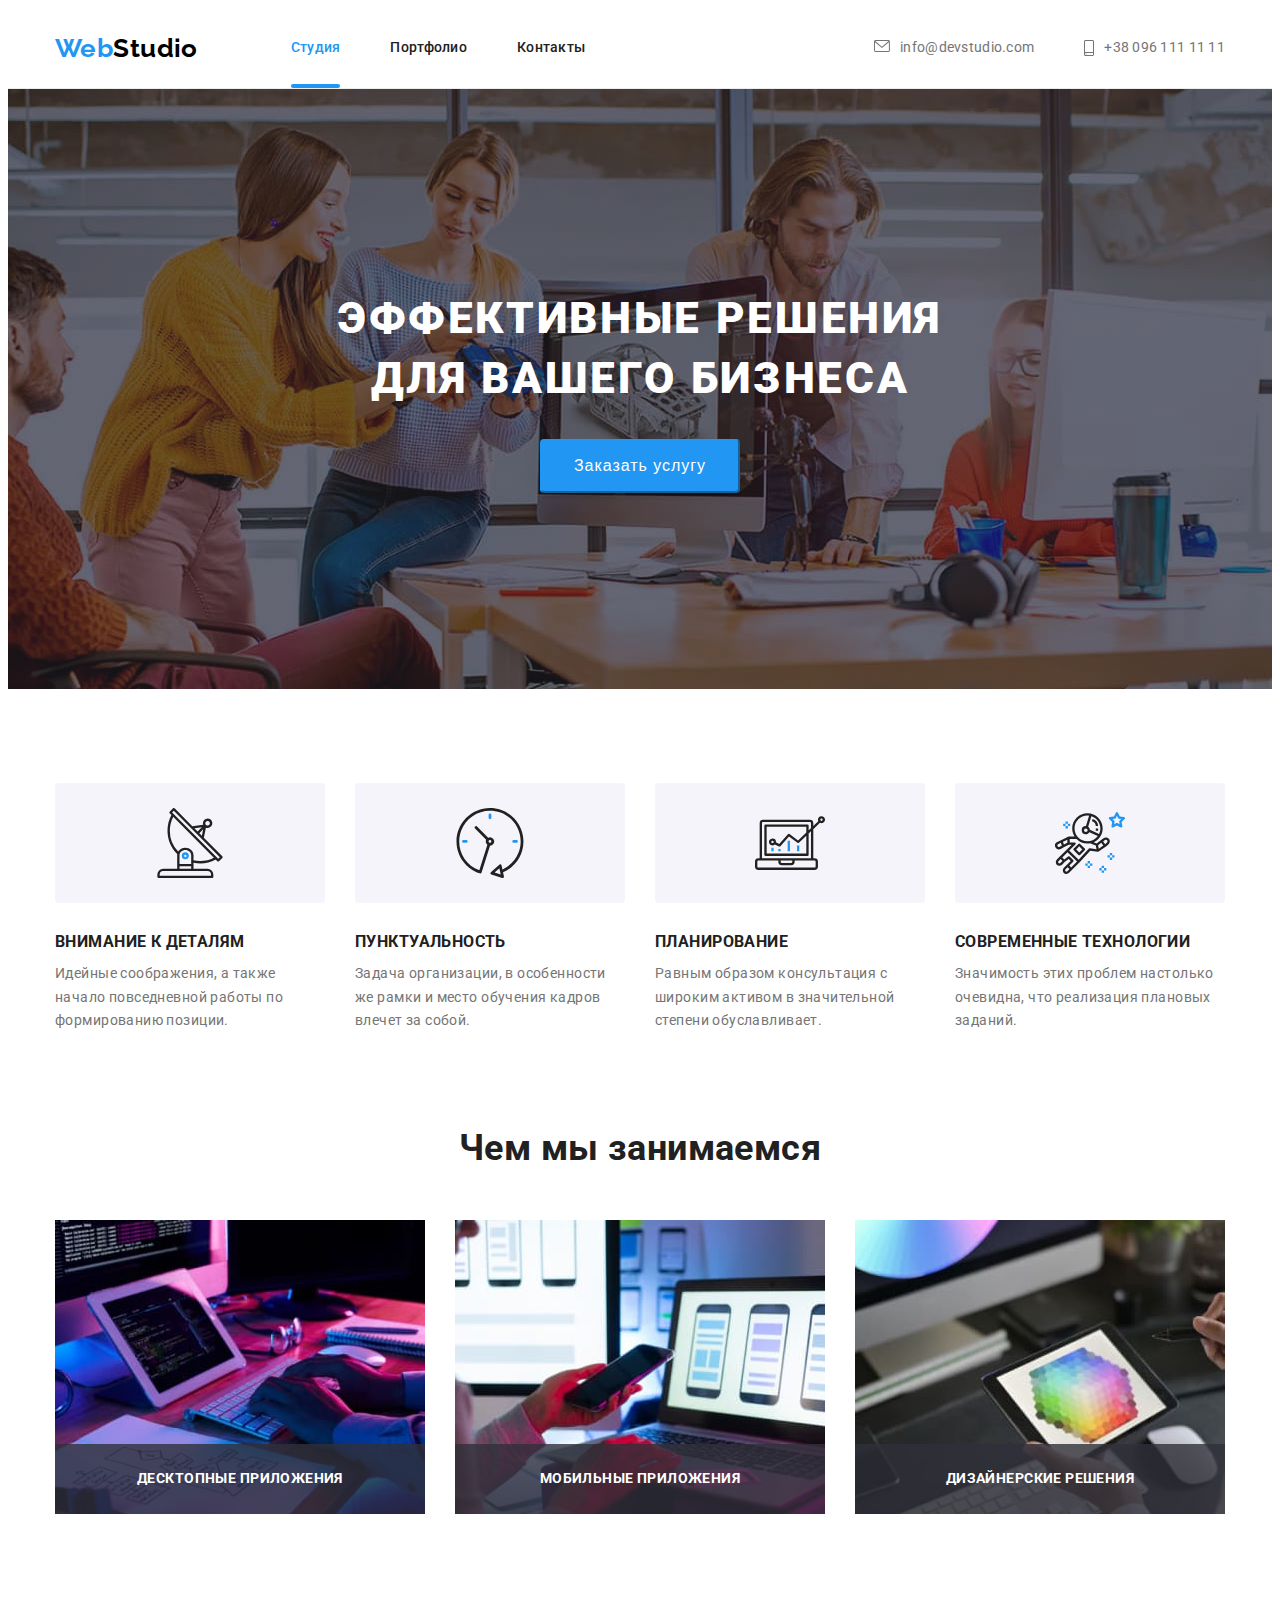
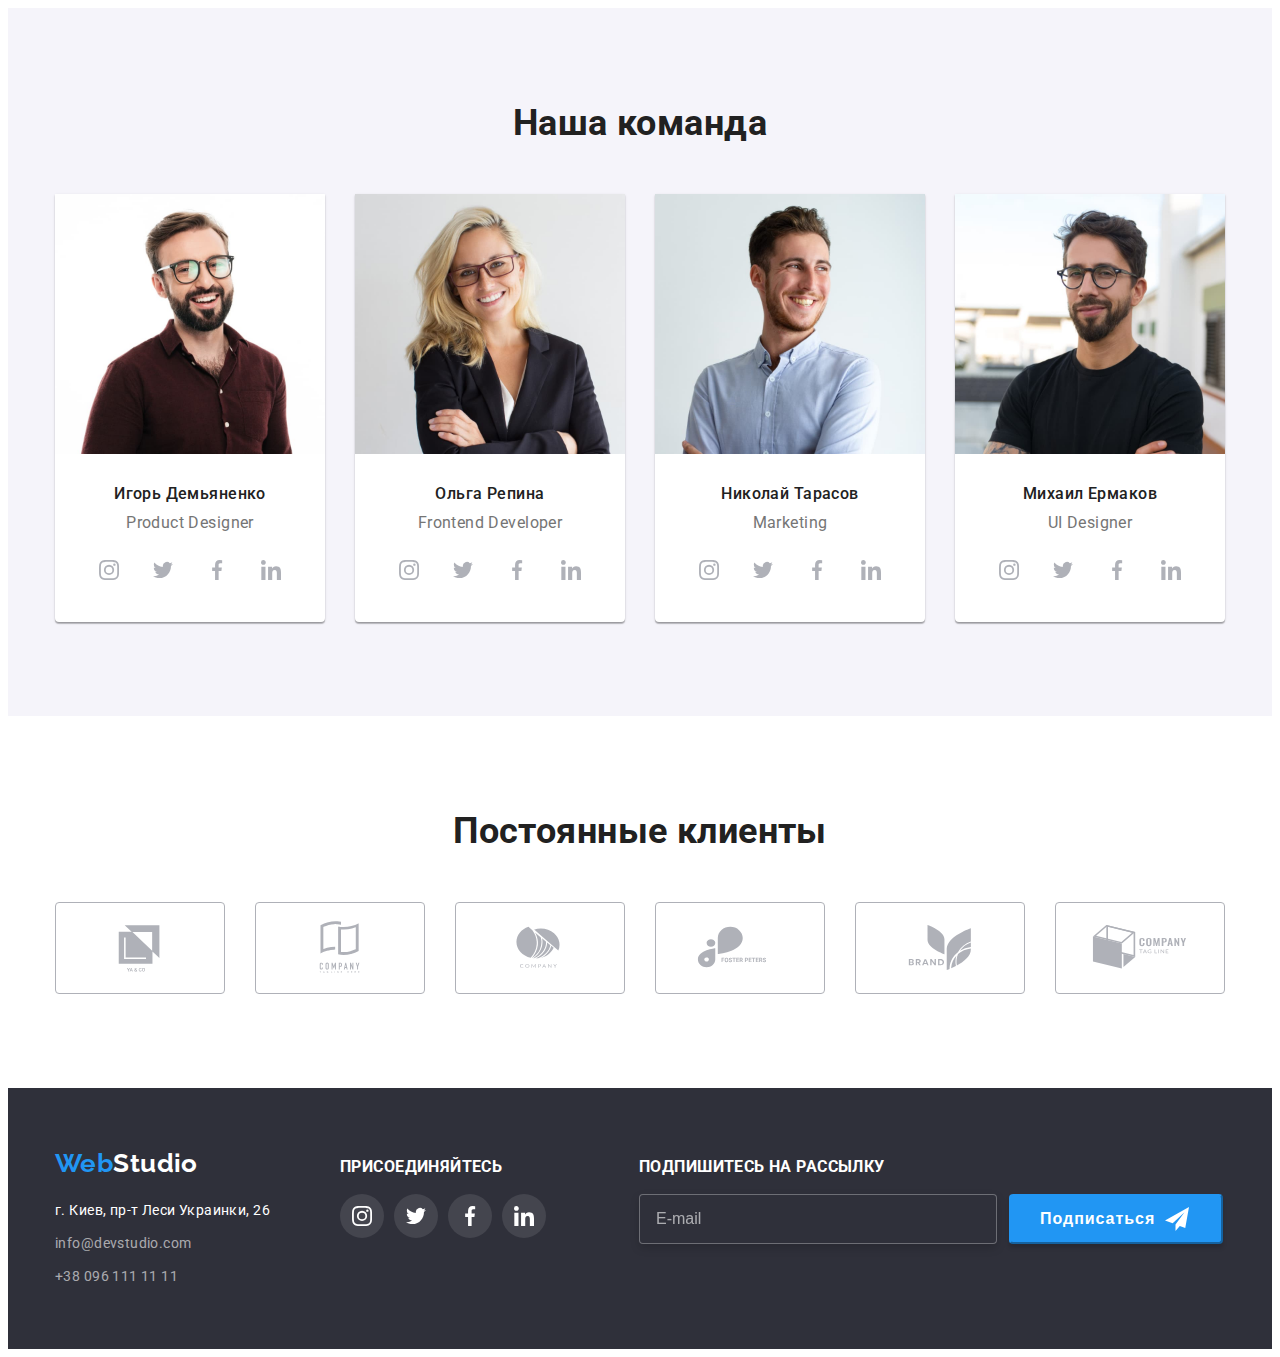
==== index.html @ 8c8efc1d "hw-06" ====
<!DOCTYPE html>
<html lang="ru">
<head>
    <meta charset="UTF-8">
    <meta http-equiv="X-UA-Compatible" content="IE=edge">
    <meta name="viewport" content="width=device-width, initial-scale=1.0">
    <title>Home_Work_02</title>
    
    <link rel="preconnect" href="https://fonts.googleapis.com">
    <link rel="preconnect" href="https://fonts.gstatic.com" crossorigin>
    <link
        href="https://fonts.googleapis.com/css2?family=Raleway:wght@400;700&family=Roboto:wght@400;500;700;900&display=swap"
        rel="stylesheet">
    <link rel="stylesheet" href="https://minhaskamal.github.io/DownGit/#/home?url=https://github.com/sindresorhus/modern-normalize/blob/main/modern-normalize.css">
    <link rel="stylesheet" href="./css/styles.css">
</head>
<body>

    <!-- Шапка сайта -->
    <header class="header">
       <div class="container header-set">
        <nav class="nav-set">
            <a href="" lang="en" class="logo"> <span class="part-a">Web</span><span class="part-b">Studio</span> </a>
            <ul class="site-nav list">
                <li><a href="" class="link current">Студия</a></li>
                <li><a href="./portfolio.html" class="link">Портфолио</a></li>
                <li><a href="" class="link last">Контакты</a></li>
            </ul>
        </nav> 
        
        <ul class="nav-contacts">
            <li class="item">
                <a href="mailto:info@devstudio.com" class="nav-contacts">
                    <svg width="16" height="12" class="nav-icon">
                    <use href="./images/icons.svg#icon-envelope"></use></svg>
                    info@devstudio.com</a>
            </li>
                
            <li class="item">
                <a href="tel:+380961111111" class="nav-contacts">
                    <svg width="10" height="16" class="nav-icon">
                    <use href="./images/icons.svg#icon-smartphone"></use></svg>
                    +38 096 111 11 11</a>
            </li>
        </ul>
                
       </div>
    </header>

    <main>
         <!-- Герой -->
        <section class="hero">
            <div class="container">
            <h1 class="hero-title">Эффективные решения <br> для вашего бизнеса</h1>
            <button type="button" class="button primary hero-button" data-modal-open>Заказать услугу</button>
            </div>

            <!-- Модалка -->
            <div class="backdrop is-hidden" data-modal>
                <div class="modal">
                    <button class="modal-close-btn" data-modal-close>
                        <svg width="11" height="11">
                            <use href="./images/icons.svg#icon-close"></use>
                        </svg>
                    </button>

                    <form class="form">
                    <h3 class="form-title">Оставьте свои данные, мы вам перезвоним</h3>
                        <div class="form-field">
                            <label for="name" class="form-label">Имя</label>
                            <input type="text" name="name" id="name" class="form-input" />
                            <svg width="18" height="18" class="form-icon">
                                <use href="./images/icons.svg#icon-personblack"></use>
                            </svg>
                        </div>

                        <div class="form-field">
                            <label for="tel" class="form-label">Телефон</label>
                            <input type="text" name="tel" id="tel" class="form-input" />
                            <svg width="18" height="18" class="form-icon">
                                <use href="./images/icons.svg#icon-phoneblack"></use>
                            </svg>
                        </div>
                        
                        <div class="form-field">
                            <label for="mail" class="form-label">Почта</label>
                            <input type="text" name="mail" id="mail" class="form-input" />
                            <svg width="18" height="18" class="form-icon">
                                <use href="./images/icons.svg#icon-emailblack"></use>
                            </svg>
                        </div>

                        <div class="form-field">
                            <label for="comment">Комментарий</label>
                            <textarea name="comment" id="comment" rows="6" placeholder="Введите текст"></textarea>
                        </div>

                        <div class="form-field policy">
                            
                            <label for="policy"> 
                                <input type="checkbox" name="policy" id="policy" class="checkbox">
                                <span class="checkbox-icon"></span>
                                <span class="form-agree">Соглашаюсь с рассылкой и принимаю</span> <a href="" class="contract-terms">Условия договора</a> </label>
                        </div>
                        
                        <button type="submit" class="button primary hero-button">Отправить</button>

                    </form>
                </div>
            </div>
        </section>

        <!-- Преимущества -->
        <section class="section">
           <div class="container">
                <h2 class="advances-title visually-hidden">Преимущества</h2>
                <ul class="list advances-set">
                    <li class="advances-set-item">
                        <div class="thumb">
                            <svg width="70" height="70">
                                <use href="./images/icons.svg#icon-antenna"></use>
                            </svg>
                        </div>
                        <h3 class="advances-item-title">Внимание к деталям</h3>
                        <p class="advances-item">Идейные соображения, а также начало повседневной работы по формированию позиции.</p>
                    </li>
                    <li class="advances-set-item">
                        <div class="thumb">
                            <svg width="70" height="70">
                                <use href="./images/icons.svg#icon-clock"></use>
                            </svg>
                        </div>
                        <h3 class="advances-item-title">Пунктуальность</h3>
                        <p class="advances-item">Задача организации, в особенности же рамки и место обучения кадров влечет за собой.</p>
                    </li>
                    <li class="advances-set-item">
                        <div class="thumb">
                            <svg width="70" height="70">
                                <use href="./images/icons.svg#icon-diagram"></use>
                            </svg>
                        </div>
                        <h3 class="advances-item-title">Планирование</h3>
                        <p class="advances-item">Равным образом консультация с широким активом в значительной степени обуславливает.</p>
                    </li>
                    <li class="advances-set-item">
                        <div class="thumb">
                            <svg width="70" height="70">
                                <use href="./images/icons.svg#icon-astronaut"></use>
                            </svg>
                        </div>
                        <h3 class="advances-item-title">Современные технологии</h3>
                        <p class="advances-item">Значимость этих проблем настолько очевидна, что реализация плановых заданий.</p>
                    </li>
                </ul>
           </div>
        </section>

        <!-- Чем мы занимаемся -->
        <section class="section work">
          <div class="container">
                <h2 class="work-title">Чем мы занимаемся</h2>
                <ul class="list works-set">
                    <li class="works-set-item">
                        <a href=""> <img src="./images/box1-1.jpg" alt="ПК" width="370"></a>
                        <div class="works-name"> 
                            <p>Десктопные приложения</p>
                        </div>
                    </li>
                    <li class="works-set-item">
                        <a href=""> <img src="./images/box2-1.jpg" alt="Мобильные телефоны" width="370"></a>
                        <div class="works-name">
                            <p>Мобильные приложения</p>
                        </div>
                    </li>
                    <li class="works-set-item">
                        <a href=""> <img src="./images/box3-1.jpg" alt="Планшеты" width="370"></a>
                        <div class="works-name">
                            <p>Дизайнерские решения</p>
                        </div>
                    </li>
                </ul>
          </div>
        </section>

        <!-- Наша команда -->
        <section class="section team">
           <div class="container">
                <h2 class="team-title">Наша команда</h2>
                <ul class="list team-set">
                    <li class="team-member">
                        <img src="./images/igor.jpg" alt="Фото Игорь Демьяненко" width="270">
                        <div class="team-card">
                            <h3 class="team-member-name">Игорь Демьяненко</h3>
                            <p lang="en" class="team-member-job"> Product Designer </p>
                        </div>
                        
                        <div class="social-links-set">
                            <ul class="social-links-list">
                                <li class="social-links-item">
                                    <a href="" class="social-links-item-a">
                                        <svg width="20" height="20" class="social-links-icon">
                                            <use href="./images/icons.svg#icon-instagram"></use>
                                        </svg>
                                    </a>
                                </li>

                                <li class="social-links-item">
                                    <a href="" class="social-links-item-a">
                                        <svg width="20" height="20" class="social-links-icon">
                                            <use href="./images/icons.svg#icon-twitter"></use>
                                        </svg>
                                    </a>
                                </li>

                                <li class="social-links-item">
                                    <a href="" class="social-links-item-a">
                                        <svg width="20" height="20" class="social-links-icon">
                                            <use href="./images/icons.svg#icon-facebook"></use>
                                        </svg>
                                    </a>
                                </li>

                                <li class="social-links-item">
                                    <a href="" class="social-links-item-a">
                                        <svg width="20" height="20" class="social-links-icon">
                                            <use href="./images/icons.svg#icon-linkedin"></use>
                                        </svg>
                                    </a>
                                </li>
                            </ul>
                        </div>
                    </li>
                    <li class="team-member">
                        <img src="./images/olga.jpg" alt="Фото Ольга Репина" width="270">
                        <div class="team-card">
                            <h3 class="team-member-name">Ольга Репина</h3>
                            <p lang="en" class="team-member-job"> Frontend Developer </p>
                        </div>

                        <div class="social-links-set">
                            <ul class="social-links-list">
                                <li class="social-links-item">
                                    <a href="" class="social-links-item-a">
                                        <svg width="20" height="20" class="social-links-icon">
                                            <use href="./images/icons.svg#icon-instagram"></use>
                                        </svg>
                                    </a>
                                </li>
                        
                                <li class="social-links-item">
                                    <a href="" class="social-links-item-a">
                                        <svg width="20" height="20" class="social-links-icon">
                                            <use href="./images/icons.svg#icon-twitter"></use>
                                        </svg>
                                    </a>
                                </li>
                        
                                <li class="social-links-item">
                                    <a href="" class="social-links-item-a">
                                        <svg width="20" height="20" class="social-links-icon">
                                            <use href="./images/icons.svg#icon-facebook"></use>
                                        </svg>
                                    </a>
                                </li>
                        
                                <li class="social-links-item">
                                    <a href="" class="social-links-item-a">
                                        <svg width="20" height="20" class="social-links-icon">
                                            <use href="./images/icons.svg#icon-linkedin"></use>
                                        </svg>
                                    </a>
                                </li>
                            </ul>
                        </div>
                    </li>
                    <li class="team-member">
                        <img src="./images/nikolay.jpg" alt="Фото Николай Тарасов" width="270">
                        <div class="team-card">
                            <h3 class="team-member-name">Николай Тарасов</h3>
                            <p lang="en" class="team-member-job"> Marketing </p>
                        </div>

                        <div class="social-links-set">
                            <ul class="social-links-list">
                                <li class="social-links-item">
                                    <a href="" class="social-links-item-a">
                                        <svg width="20" height="20" class="social-links-icon">
                                            <use href="./images/icons.svg#icon-instagram"></use>
                                        </svg>
                                    </a>
                                </li>
                        
                                <li class="social-links-item">
                                    <a href="" class="social-links-item-a">
                                        <svg width="20" height="20" class="social-links-icon">
                                            <use href="./images/icons.svg#icon-twitter"></use>
                                        </svg>
                                    </a>
                                </li>
                        
                                <li class="social-links-item">
                                    <a href="" class="social-links-item-a">
                                        <svg width="20" height="20" class="social-links-icon">
                                            <use href="./images/icons.svg#icon-facebook"></use>
                                        </svg>
                                    </a>
                                </li>
                        
                                <li class="social-links-item">
                                    <a href="" class="social-links-item-a">
                                        <svg width="20" height="20" class="social-links-icon">
                                            <use href="./images/icons.svg#icon-linkedin"></use>
                                        </svg>
                                    </a>
                                </li>
                            </ul>
                        </div>
                    </li>
                    <li class="team-member">
                        <img src="./images/mihail.jpg" alt="Фото Михаил Ермаков" width="270">
                        <div class="team-card">
                            <h3 class="team-member-name">Михаил Ермаков</h3>
                            <p lang="en" class="team-member-job"> UI Designer </p>
                        </div>

                        <div class="social-links-set">
                            <ul class="social-links-list">
                                <li class="social-links-item">
                                    <a href="" class="social-links-item-a">
                                        <svg width="20" height="20" class="social-links-icon">
                                            <use href="./images/icons.svg#icon-instagram"></use>
                                        </svg>
                                    </a>
                                </li>
                        
                                <li class="social-links-item">
                                    <a href="" class="social-links-item-a">
                                        <svg width="20" height="20" class="social-links-icon">
                                            <use href="./images/icons.svg#icon-twitter"></use>
                                        </svg>
                                    </a>
                                </li>
                        
                                <li class="social-links-item">
                                    <a href="" class="social-links-item-a">
                                        <svg width="20" height="20" class="social-links-icon">
                                            <use href="./images/icons.svg#icon-facebook"></use>
                                        </svg>
                                    </a>
                                </li>
                        
                                <li class="social-links-item">
                                    <a href="" class="social-links-item-a">
                                        <svg width="20" height="20" class="social-links-icon">
                                            <use href="./images/icons.svg#icon-linkedin"></use>
                                        </svg>
                                    </a>
                                </li>
                            </ul>
                        </div>
                    </li>
                </ul>
           </div>
        </section>

        <!-- Постоянные Клиенты -->
        <section class="section">
            <div class="container">
                <h2 class="team-title">Постоянные клиенты</h2>
                <ul class="clients-set">
                    <li class="clients-list">
                        <a href="" class="clients-list-a">
                            <svg width="106" height="60" class="clients-icon">
                                <use href="./images/icons.svg#icon-Logo1"></use>
                            </svg>
                        </a>
                    </li>

                    <li class="clients-list">
                        <a href="" class="clients-list-a">
                            <svg width="106" height="60" class="clients-icon">
                                <use href="./images/icons.svg#icon-Logo2"></use>
                            </svg>
                        </a>
                    </li>

                    <li class="clients-list">
                        <a href="" class="clients-list-a">
                            <svg width="106" height="60" class="clients-icon">
                                <use href="./images/icons.svg#icon-Logo3"></use>
                            </svg>
                        </a>
                    </li>

                    <li class="clients-list">
                        <a href="" class="clients-list-a">
                            <svg width="106" height="60" class="clients-icon">
                                <use href="./images/icons.svg#icon-Logo4"></use>
                            </svg>
                        </a>
                    </li>

                    <li class="clients-list">
                        <a href="" class="clients-list-a">
                            <svg width="106" height="60" class="clients-icon">
                                <use href="./images/icons.svg#icon-Logo5"></use>
                            </svg>
                        </a>
                    </li>

                    <li class="clients-list">
                        <a href="" class="clients-list-a">
                            <svg width="106" height="60" class="clients-icon">
                                <use href="./images/icons.svg#icon-Logo6"></use>
                            </svg>
                        </a>
                    </li>
                </ul>        


            </div>
        </section>
    </main>

    <!-- Футер -->
    <footer class="footer">
     <div class="container">
            <div>
                <a href="" lang="en" class="logo"> <span class="part-a">Web</span><span class="part-c">Studio</span> </a>
                <address class="footer-address">
                    <ul class="list footer-set">
                        <li class="footer-set-item"><a href="" class="footer-address">г. Киев, пр-т Леси Украинки, 26</a></li>
                        <li class="footer-set-item"><a href="mailto:info@devstudio.com" class="footer-item">info@devstudio.com</a></li>
                        <li class="footer-set-item"><a href="tel:+380961111111" class="footer-item">+38 096 111 11 11</a></li>
                    </ul>
                </address>
            </div>

            <div class="joinus-links">
                <h3 class="joinus-title">Присоединяйтесь</h3>
                <div class="social-links-set">
                    <ul class="social-links-list">
                        <li>
                            <a href="" class="social-links-item">
                                <svg width="20" height="20">
                                    <use href="./images/icons.svg#icon-instagram"></use></svg>
                            </a>
                        </li>
                        <li>
                            <a href="" class="social-links-item">
                                <svg width="20" height="20">
                                    <use href="./images/icons.svg#icon-twitter"></use></svg>
                            </a>
                        </li>
                        <li>
                            <a href="" class="social-links-item">
                                <svg width="20" height="20">
                                    <use href="./images/icons.svg#icon-facebook"></use></svg>
                            </a>
                        </li>
                        <li>
                            <a href="" class="social-links-item last">
                                <svg width="20" height="20">
                                    <use href="./images/icons.svg#icon-linkedin"></use></svg>
                            </a>
                        </li>
                    </ul>
                </div>

            </div>

            <div class="signup">
                <h3 class="joinus-title">Подпишитесь на рассылку</h3>
                <div class="signup-set">
                    <label class="">
                        <input type="text" name="mail" class="signup-mail-input" placeholder="E-mail"/>
                    </label>
                    <button type="submit" class="button primary hero-button">Подписаться
                        <svg width="24" height="24" class="signup-icon">
                            <use href="./images/icons.svg#icon-iconsend"></use>
                        </svg>
                    </button>
                </div>
            </div>
     </div>
    </footer>
<script src="./js/modal.js"></script>
</body>
</html>
---- css/styles.css ----
:root {
  --main-text-color: #757575;
  --title-text-color: #212121;
  --accent-color: #2196f3;
  --primary-white-color: #ffffff;
  --primary-black-color: #000000;
  --hero-background-color: #2f303a;
  --team-background-color: #f5f4fa;
  --footer-item-color: rgba(255, 255, 255, 0.6);
  --card-set-gap: 30px;
  --card-shadow: 0px 2px 1px -1px rgba(0, 0, 0, 0.2),
    0px 1px 1px 0px rgba(0, 0, 0, 0.14), 0px 1px 3px 0px rgba(0, 0, 0, 0.12);
  --potfolio-background-color: #e5e5e5;
  --social-links-color: #AFB1B8;
  --backdrop-color:rgba(0, 0, 0, 0.2);
  --animation-time: 250ms;
  --animation-function: cubic-bezier(0.4, 0, 0.2, 1);
}

html {
  box-sizing: border-box;
}

*,
*::after,
*::before {
  box-sizing: inherit;
}

body {
  background-color: var(--primary-white-color);
  font-family: Roboto, Raleway, sans-serif;
  color: var(--main-text-color);
  font-size: 14px;
  letter-spacing: 0.03em;
}

h1,
h2,
h3,
h4,
h5,
h6,
ul,
p {
  margin-top: 0;
  margin-bottom: 0;
}

img {
  display: block;
  max-width: 100%;
}

.list {
  list-style: none;
}

.container {
  /* outline: 2px solid tomato; */
  width: 1200px;
  margin-left: auto;
  margin-right: auto;
  padding-left: 15px;
  padding-right: 15px;
}

.visually-hidden {
  position: absolute;
  width: 1px;
  height: 1px;
  margin: -1px;
  border: 0;
  padding: 0;
  
  white-space: nowrap;
  clip-path: inset(100%);
  clip: rect(0 0 0 0);
  overflow: hidden;
}

textarea {
  resize: none;
}

/* Шапка сайта */
/* WebStudio */

.header {
  border-bottom: 1px solid #ECECEC;
}

.logo {
  font-family: Raleway, sans-serif;
  font-style: normal;
  font-weight: bold;
  font-size: 26px;
  line-height: 1.19;
  text-decoration: none;
}

.logo .part-a {
  color: var(--accent-color);
}

.logo .part-b {
  color: var(--primary-black-color);
}

/* Nav Lists */

.site-nav .link {
  font-weight: 500;
  line-height: 1.14;
  letter-spacing: 0.02em;
  color: var(--title-text-color);
  text-decoration: none;

  display: block;
  padding-top: 32px;
  padding-bottom: 32px;
  margin-right: 50px;

  transition: color var(--animation-time) var(--animation-function);
}

.link.last {
  margin-right: 0;
}

.site-nav .link.current {
  color: var(--accent-color);
  position: relative;
}

.site-nav .link.current::after {
  display: block;
  position: absolute;
  content: "";
  width: 100%;
  height: 4px;
  background-color: var(--accent-color);
  left: 0;
  bottom: 0;
  border-radius: 2px;
}

.site-nav .link:hover,
.site-nav .link:focus {
  color: var(--accent-color);
}

.nav-contacts {
  line-height: 1.14;
  letter-spacing: 0.02em;
  list-style: none;
  text-decoration: none;
  color: var(--main-text-color);

  display: flex;
  padding: 0;
  justify-content: space-between;

  margin-left: auto;
  fill: var(--main-text-color);

  transition: color var(--animation-time) var(--animation-function),
  fill var(--animation-time) var(--animation-function);
}

.site-nav {
  /* outline: 1px solid teal; */

  display: flex;
  justify-content: center;
  padding: 0;
  margin-left: 93px;
}

.header-set {
  /* outline: 1px solid teal; */
  display: flex;
  justify-content: space-between;
  align-items: center;
}

.nav-set,
.nav-contacts .item {
  display: flex;
  align-items: center;
}

.nav-contacts .item + .item {
  margin-left: 50px;
}

.nav-icon {
  /* outline: 1px solid teal; */
  margin-right: 10px;
}

.nav-contacts:hover,
.nav-contacts:focus {
  color: var(--accent-color);
  fill: var(--accent-color);
} 

/* Герой */

.hero {
  background-color: var(--hero-background-color);
  padding-top: 200px;
  padding-bottom: 200px;

  max-width: 1600px;
  height: 600px;
  margin-left: auto;
  margin-right: auto;

  background-image: linear-gradient(
    to right,
  rgba(47, 48, 58, 0.4),
  rgba(47, 48, 58, 0.4)
  ),
  url(../images/bgimage.jpg);
  background-repeat: no-repeat;
  background-position: center;
  background-size: cover;
}

.hero-title {
  font-weight: 900;
  font-size: 44px;
  line-height: 1.36;
  text-align: center;
  letter-spacing: 0.06em;
  text-transform: uppercase;
  color: var(--primary-white-color);
}

.button.primary {
  font-size: 16px;
  line-height: 1.9;
  display: flex;
  align-items: center;
  text-align: center;
  letter-spacing: 0.06em;
  color: var(--primary-white-color);
  background-color: var(--accent-color);
  cursor: pointer;
}

.hero-button {
  margin-top: 30px;
  padding: 10px 32px;
  box-shadow: 0px 4px 4px rgba(0, 0, 0, 0.15);
  border-radius: 4px;
  border-color: var(--accent-color);
  display: inline;
  margin-right: auto;
  margin-left: auto;
}

/* Бэкдроп и Модалка */

.backdrop {
  position: fixed;
  top: 0;
  left: 0;
  width: 100%;
  height: 100%;
  background-color: var(--backdrop-color);

  opacity: 1;
  transition: opacity var(--animation-time) var(--animation-function);
  z-index: 10;
}

.backdrop.is-hidden {
  opacity: 0;
  pointer-events: none;
}

.backdrop.is-hidden .modal {
  transform: translate(-50%, -50%) scale(0);
  opacity: 0;
}

.modal {
  position: absolute;
  height: 581px;
  width: 528px;
  top: 50%;
  left: 50%;

  background-color: var(--primary-white-color);
  box-shadow: 0px 1px 3px rgba(0, 0, 0, 0.12), 0px 1px 1px rgba(0, 0, 0, 0.14), 0px 2px 1px rgba(0, 0, 0, 0.2);
  border-radius: 4px;

  transform: translate(-50%, -50%) scale(1);
  opacity: 1;
  transition: transform var(--animation-time) var(--animation-function),
  opacity var(--animation-time) var(--animation-function);
}

.modal-close-btn {
  position: absolute;
  width: 30px;
  height: 30px;
  top: 8px;
  right: 8px;
  padding: 0;

  background: var(--primary-white-color);
  border: 1px solid rgba(0, 0, 0, 0.1);
  border-radius: 50%;

  display: flex;
  align-items: center;
  justify-content: center;
  fill: var(--primary-black-color);

  transition: fill var(--animation-time) var(--animation-function);
}

.modal-close-btn:hover,
.modal-close-btn:focus {
  fill: var(--accent-color);
  cursor: pointer;;
}

.form {
  /* outline: 1px solid teal; */
  margin-left: auto;
  margin-right: auto;
  padding: 40px;
}

.form-title {
  font-weight: bold;
  font-size: 20px;
  line-height: 1.15;
  color: var(--title-text-color);
  margin-bottom: 12px;
  text-align: center;
}

.form-field {
  /* outline: 1px solid blue; */
  margin-bottom: 10px;
  display: flex;
  flex-direction: column;
  position: relative;
}

.form-input {
  margin: 0;
  height: 40px;
  padding: 6px 10px 6px 42px;
  border: 1px solid rgba(33, 33, 33, 0.2);
  box-sizing: border-box;
  border-radius: 4px;

  transition: border-color var(--animation-time) var(--animation-function);
}

.form-field label {
  margin-bottom: 4px;
  font-size: 12px;
  line-height: 1.17;
  letter-spacing: 0.01em;
  color: var(--main-text-color);
}

.form-field textarea {
  padding: 12px 16px;
  margin: 0;
  border: 1px solid rgba(33, 33, 33, 0.2);
  box-sizing: border-box;
  border-radius: 4px;
}
.form-field textarea::placeholder {
  font-size: 12px;
  line-height: 1.17;
  letter-spacing: 0.01em;
  color: rgba(117, 117, 117, 0.5);
}

.form-icon {
  position: absolute;
  fill: var(--primary-black-color);
  top: 50%;
  left: 12px;
  display: inline-block;

  transition: fill var(--animation-time) var(--animation-function);
}

.form-input:hover, 
.form-input:focus {
  border-color: var(--accent-color);
  cursor: pointer;
}

.form-input:hover + .form-icon, 
.form-input:focus + .form-icon {
  fill: var(--accent-color);
}

.form-agree {
  line-height: 1.71;
}

.checkbox {
    position: absolute;
    width: 1px;
    height: 1px;
    margin: -1px;
    border: 0;
    padding: 0;
    
    white-space: nowrap;
    clip-path: inset(100%);
    clip: rect(0 0 0 0);
    overflow: hidden; 
  }
  
.checkbox-icon {
  display: inline-block;
  width: 16px;
  height: 15px;
  margin-right: 7px;
  border: 2px solid var(--primary-black-color);
  border-radius: 2px;
}

.checkbox:checked + .checkbox-icon {
  background-color: var(--accent-color);
  background-image: url('../images/iconcheck.svg');
  background-size: contain;
  border-color: var(--accent-color);
}

.form-field.policy {
  align-items: center;
  width: 425px;
  height: 24px;
  margin-bottom: 0;
  margin-right: 0;
}

.contract-terms {
  color: var(--accent-color);
}

/* Преимущества */

.advances-item-title {
  font-weight: bold;
  line-height: 1.14;
  text-transform: uppercase;
  color: var(--title-text-color);
  margin-bottom: 10px;
}

.advances-item {
  line-height: 1.71;
  color: var(--main-text-color);
}

.section {
  padding-top: 94px;
  padding-bottom: 94px;
}

.advances-set {
  /* outline: 1px solid teal; */
  display: flex;
  padding: 0;
  margin-left: calc(-1 * var(--card-set-gap));
  margin-top: calc(-1 * var(--card-set-gap));
}

.advances-set-item {
  /* outline: 1px solid blue; */
  flex-basis: calc(100% / 4 - var(--card-set-gap));
  margin-left: var(--card-set-gap);
  margin-top: var(--card-set-gap);
}

.thumb {
  width: 270px;
  height: 120px;
  background-color: var(--team-background-color);
  border-radius: 4px;
  margin-bottom: 30px;
  display: flex;
  align-items: center;
  justify-content: center;
}


/* Чем мы занимаемся */

.work {
  padding-top: 0;
}

.work-title {
  font-weight: bold;
  font-size: 36px;
  line-height: 1.17;
  text-align: center;
  color: var(--title-text-color);
  margin-bottom: 50px;
}

.works-set {
  /* outline: 1px solid teal; */
  display: flex;
  padding: 0;
  margin-left: calc(-1 * var(--card-set-gap));
  margin-top: calc(-1 * var(--card-set-gap));
}

.works-set-item {
  /* outline: 1px solid blue; */
  position: relative;
  flex-basis: calc(100% / 3 - var(--card-set-gap));
  margin-left: var(--card-set-gap);
  margin-top: var(--card-set-gap);
}

.works-name {
  /* outline: 1px solid blue; */
  position: absolute;
  width: 100%;
  height: 70px;
  left: 0;
  bottom: 0;

  font-weight: bold;
  line-height: 1.14;
  text-transform: uppercase;

  color: var(--primary-white-color);
  background: rgba(47, 48, 58, 0.8);
  display: flex;
  align-items: center;
  justify-content: center;
}

/* Наша команда */

.team {
  background-color: var(--team-background-color);
}

.team-title {
  font-weight: bold;
  font-size: 36px;
  line-height: 1.17;
  text-align: center;
  color: var(--title-text-color);
  margin-bottom: 50px;
}

.team-member-name {
  font-weight: 500;
  font-size: 16px;
  line-height: 1.19;
  text-align: center;
  color: var(--title-text-color);
}

.team-member-job {
  font-weight: normal;
  font-size: 16px;
  line-height: 1.19;
  text-align: center;
  color: var(--main-text-color);
  margin-top: 10px;
}

.team-card {
  padding-top: 30px;
}

.team-set {
  /* outline: 1px solid teal; */
  display: flex;
  padding: 0;
  margin-left: calc(-1 * var(--card-set-gap));
  margin-top: calc(-1 * var(--card-set-gap));
}

.team-member {
  background: var(--primary-white-color);
  box-shadow: 0px 1px 3px rgba(0, 0, 0, 0.12), 0px 1px 1px rgba(0, 0, 0, 0.14),
    0px 2px 1px rgba(0, 0, 0, 0.2);
  border-radius: 0px 0px 4px 4px;

  /* outline: 1px solid blue; */
  flex-basis: calc(100% / 4 - var(--card-set-gap));
  margin-left: var(--card-set-gap);
  margin-top: var(--card-set-gap);
}

.team-member * {
  /* outline: 1px solid blue; */
}

.social-links-set {
  margin: 16px 32px 30px 32px;
}

.social-links-list {
  /* outline: 1px solid blue; */
  padding: 0;
  margin: 0;
  list-style: none;

  display: flex;
}

.social-links-item {
  /* outline: 1px solid blue; */
  margin-right: 10px;
  background-color: var(--primary-white-color);
  
}

.social-links-item-a {
  fill: var(--social-links-color);
  border-radius: 50%;
  padding: 12px;
  display: block;
  width: 44px;
  height: 44px;
  cursor: pointer;

  transition: background-color var(--animation-time) var(--animation-function),
  fill var(--animation-time) var(--animation-function);
}

.social-links-item-a:hover,
.social-links-item-a:focus {
  background-color: var(--accent-color);
  fill: var(--primary-white-color);
}

.social-links-item:last-child {
 margin-right: 0;
}

/* Постоянные клиенты */

.clients-set {
  /* outline: 1px solid blue; */
  padding: 0;
  list-style: none;
  display: flex;
}

.clients-list {
  margin-right: 30px;
} 

.clients-list:last-child {
 margin-right: 0;
}

.clients-list-a {
  width: 170px;
  height: 92px;
  display: block;
  background-color: var(--primary-white-color);
  border: 1px solid var(--social-links-color);
  box-sizing: border-box;
  border-radius: 4px;
  cursor: pointer;

  display: flex;
  align-items: center;
  justify-content: center;

  fill: var(--social-links-color);

  transition: border-color var(--animation-time) var(--animation-function),
  fill var(--animation-time) var(--animation-function);

}

.clients-list-a:hover,
.clients-list-a:focus {
  border-color: var(--accent-color);
  fill: var(--accent-color);
}

/* Футер */

.footer {
  background-color: var(--hero-background-color);
  padding-bottom: 60px;
  padding-top: 60px;
}

.footer .list {
  padding-left: 0;
  margin: 0;
}

.footer-set {
  /* outline: 1px solid teal; */
  display: flex;
  flex-direction: column;
  margin-left: calc(-1 * 9px);
  margin-top: calc(-1 * 9px);
}

.footer-set-item:not(:first-child)  {
  margin-top: 9px;
}

.logo .part-c {
  color: var(--primary-white-color);
}

.footer-address {
  margin-top: 20px;
}

.footer-address {
  line-height: 1.71;
  color: var(--primary-white-color);
  text-decoration: none;
  font-style: normal;

  transition: color var(--animation-time) var(--animation-function);
}

.footer-item {
  line-height: 1.71;
  color: var(--footer-item-color);
  text-decoration: none;
  font-style: normal;

  transition: color var(--animation-time) var(--animation-function);
}


.footer-address:hover,
.footer-address:focus,
.footer-item:hover,
.footer-item:focus {
  color: var(--accent-color);
}

.footer .container {
  display: flex;
  align-items: baseline;
}

.joinus-links {
  margin-left: 70px;
}

.footer .social-links-set {
  margin: 0;
}

.footer .social-links-item {
  background-color: rgba(255, 255, 255, 0.1);
  fill: var(--primary-white-color);
  width: 44px;
  height: 44px;
  border-radius: 50%;
  padding: 12px;
  display: block;
  cursor: pointer;
  margin-right: 10px;

  transition: background-color var(--animation-time) var(--animation-function);
}

.footer .social-links-item.last {
  margin-right: 0;
}

.footer .social-links-item:hover,
.footer .social-links-item:focus {
  background-color: var(--accent-color);
}

.joinus-title {
height: 16px;
font-weight: bold;
line-height: 1.14;
text-transform: uppercase;
color: var(--primary-white-color);
margin-bottom: 20px;
}

.footer .signup {
  margin-left: 93px;
}

.signup-mail-input {
  width: 358px;
  height: 50px;
  padding: 15px 16px;
  margin-right: 12px;

  border: 1px solid rgba(255, 255, 255, 0.3);
  box-sizing: border-box;
  filter: drop-shadow(0px 4px 4px rgba(0, 0, 0, 0.15));
  border-radius: 4px;
  background-color: var(--hero-background-color);
}

.signup-mail-input::placeholder {
  font-size: 16px;
  line-height: 1.25;
  display: flex;
  align-items: center;

  color: var(--footer-item-color);
}

.signup-set {
  display: flex;
  align-items: baseline;
  padding: 0;
}

.footer .hero-button {
  margin-top: 0;
  font-weight: bold;
  padding-top: 10px;
  padding-left: 29px;
  height: 50px;
}

.signup-icon {
  fill: var(--primary-white-color);
  margin-left: 10px;
}

/* Портфолио Кнопки фильтры */

.filters {
  background-color: var(--primary-white-color);
  padding-top: 94px;
  padding-bottom: 94px;

}

.filter {
  font-weight: 500;
  font-size: 16px;
  line-height: 1.6;
  text-align: center;
  color: var(--title-text-color);
  background-color: var(--team-background-color);
  cursor: pointer;
  border: none;
  font-family: Roboto;
  font-style: normal;
  border-radius: 4px;
  padding: 6px 22px 6px 22px;

  transition: color var(--animation-time) var(--animation-function),
  background-color var(--animation-time) var(--animation-function),
  box-shadow var(--animation-time) var(--animation-function);
}

.buttons-set {
  /* outline: 1px solid teal; */
  display: flex;
  padding: 0;
  justify-content: center;
  margin-bottom: 50px;
}

.buttons-set-item {
  flex-basis: calc(100% / 5 - 8px));
}

.buttons-set-item:not(:first-child) {
  margin-left: 8px;
}

.filter:hover,
.filter:focus {
  color: var(--primary-white-color);
  background-color: var(--accent-color);
  box-shadow: 0px 3px 1px rgba(0, 0, 0, 0.1), 0px 1px 2px rgba(0, 0, 0, 0.08), 0px 2px 2px rgba(0, 0, 0, 0.12);
}


/* Портфолио Проекты */

.project-link {
  text-decoration: none;
  display: block;

  transition: box-shadow var(--animation-time) var(--animation-function);
}

.project-link:hover,
.project-link:focus {
  box-shadow: 0px 3px 1px rgba(0, 0, 0, 0.1), 0px 1px 2px rgba(0, 0, 0, 0.08), 0px 2px 2px rgba(0, 0, 0, 0.12);
}

.project-name {
  font-weight: bold;
  font-size: 18px;
  line-height: 2;
  letter-spacing: 0.06em;
  color: var(--title-text-color);
  margin-bottom: 4px;
}

.project-type {
  font-weight: normal;
  font-size: 16px;
  line-height: 1.9;
  color: var(--main-text-color);
}

.projects-card {
  padding: 20px 24px 20px 24px;
  border-right: 1px solid #EEEEEE;
  border-left: 1px solid #EEEEEE;
  border-bottom: 1px solid #EEEEEE;
}

.projects-set {
  /* outline: 1px solid teal; */
  display: flex;
  flex-wrap: wrap;
  padding: 0;
  margin-left: calc(-1 * var(--card-set-gap));
  margin-top: calc(-1 * var(--card-set-gap));
 
}

.projects-set-item {
  /* outline: 1px solid blue; */
  /* position: relative; */
  flex-basis: calc(100% / 3 - var(--card-set-gap));
  margin-left: var(--card-set-gap);
  margin-top: var(--card-set-gap);
}

.projects-overlay {
  opacity: 0;
  position: absolute;
  width: 100%;
  height: 294px;
  left: 0;
  top: 0;
  background-color:rgba(33, 150, 243, 0.9);
  padding: 63px 24px;

  font-size: 18px;
  line-height: 1.56;
  color: var(--primary-white-color);
  display: flex;
  align-items: center;
  justify-content: center;
  transform: translatey(100%);
  transition: transform var(--animation-time) var(--animation-function),
  opacity var(--animation-time) var(--animation-function);

}

.project-link:hover .projects-overlay,
.project-link:focus .projects-overlay {
  opacity: 1;
  transform: translatey(0);
}

.project-thumb {
  position: relative;
  display: block;
  overflow: hidden;
}
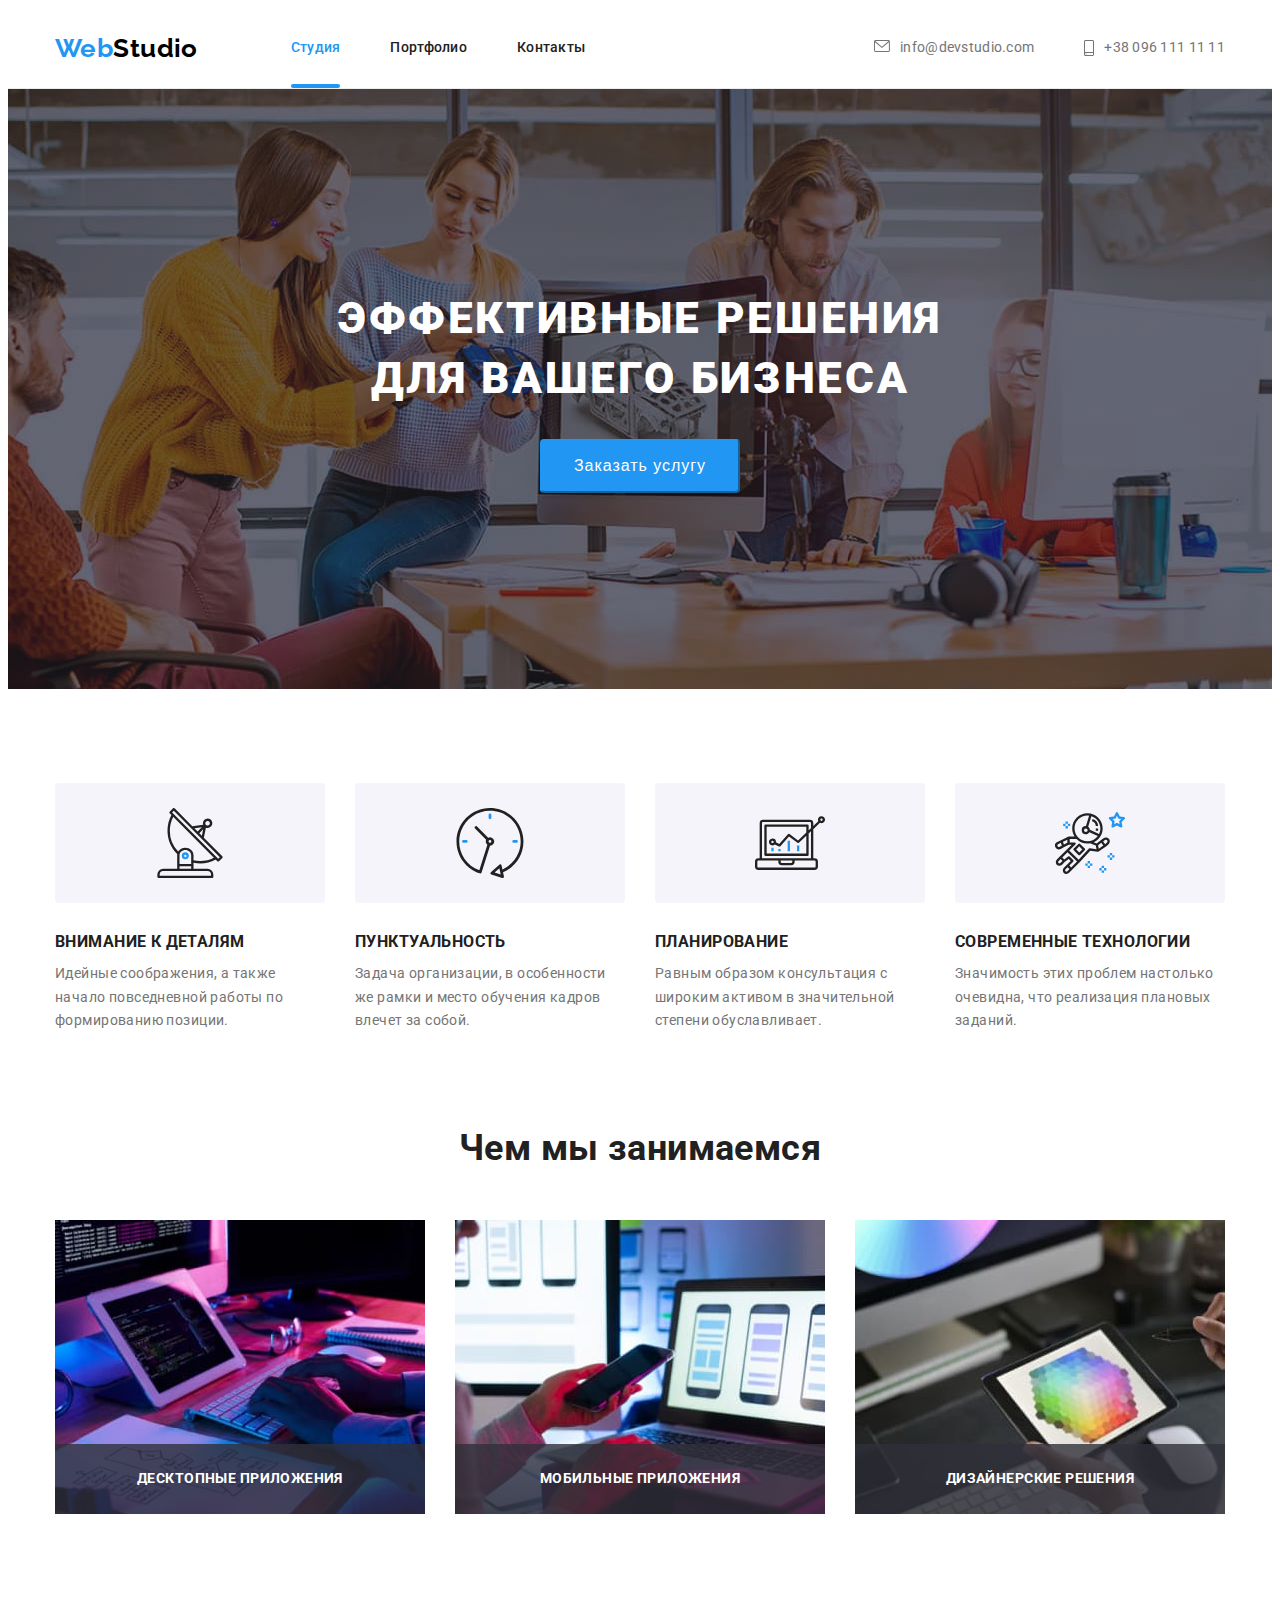
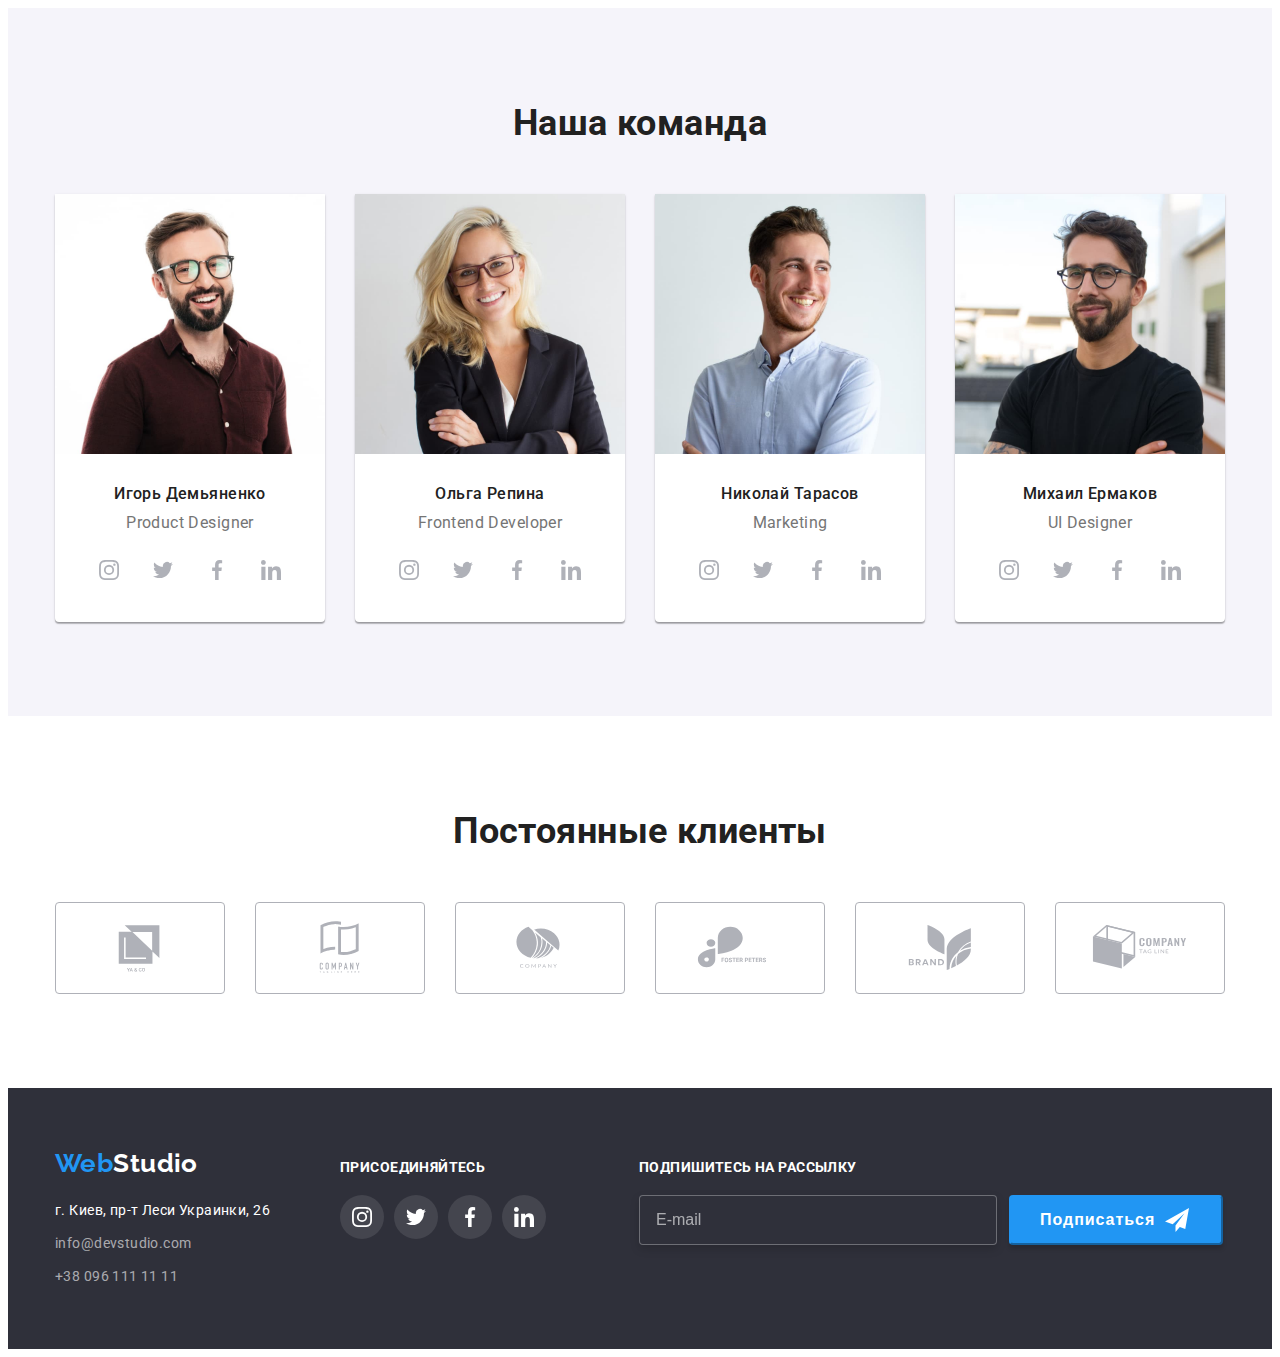
==== commit 8dd8a3ec: "correction mistakes" ====
--- a/index.html
+++ b/index.html
@@ -65,7 +65,7 @@
                     </button>
 
                     <form class="form">
-                    <h3 class="form-title">Оставьте свои данные, мы вам перезвоним</h3>
+                    <p class="form-title">Оставьте свои данные, мы вам перезвоним</p>
                         <div class="form-field">
                             <label for="name" class="form-label">Имя</label>
                             <input type="text" name="name" id="name" class="form-input" />
--- a/css/styles.css
+++ b/css/styles.css
@@ -288,10 +288,9 @@
 
 .modal {
   position: absolute;
-  height: 581px;
-  width: 528px;
   top: 50%;
   left: 50%;
+  padding: 40px;
 
   background-color: var(--primary-white-color);
   box-shadow: 0px 1px 3px rgba(0, 0, 0, 0.12), 0px 1px 1px rgba(0, 0, 0, 0.14), 0px 2px 1px rgba(0, 0, 0, 0.2);
@@ -333,7 +332,6 @@
   /* outline: 1px solid teal; */
   margin-left: auto;
   margin-right: auto;
-  padding: 40px;
 }
 
 .form-title {
@@ -408,8 +406,11 @@
 }
 
 .form-agree {
-  line-height: 1.71;
-}
+  font-size: 14px;
+  line-height: 24px;
+  color: var(--main-text-color);
+}
+
 
 .checkbox {
     position: absolute;
@@ -451,6 +452,12 @@
 
 .contract-terms {
   color: var(--accent-color);
+  font-size: 14px;
+  line-height: 24px;
+}
+
+.modal .hero-button {
+  padding: 10px 56px;
 }
 
 /* Преимущества */
@@ -793,12 +800,12 @@
 }
 
 .joinus-title {
-height: 16px;
-font-weight: bold;
-line-height: 1.14;
-text-transform: uppercase;
-color: var(--primary-white-color);
-margin-bottom: 20px;
+  font-weight: bold;
+  font-size: 14px;
+  line-height: 16px;
+  text-transform: uppercase;
+  color: var(--primary-white-color);
+  margin-bottom: 20px;
 }
 
 .footer .signup {
@@ -816,14 +823,20 @@
   filter: drop-shadow(0px 4px 4px rgba(0, 0, 0, 0.15));
   border-radius: 4px;
   background-color: var(--hero-background-color);
+  outline: none;
+
+  font-size: 16px;
+  line-height: 20px;
+  display: flex;
+  align-items: center;
+  color: var(--footer-item-color);
 }
 
 .signup-mail-input::placeholder {
   font-size: 16px;
-  line-height: 1.25;
+  line-height: 20px;
   display: flex;
   align-items: center;
-
   color: var(--footer-item-color);
 }
 
